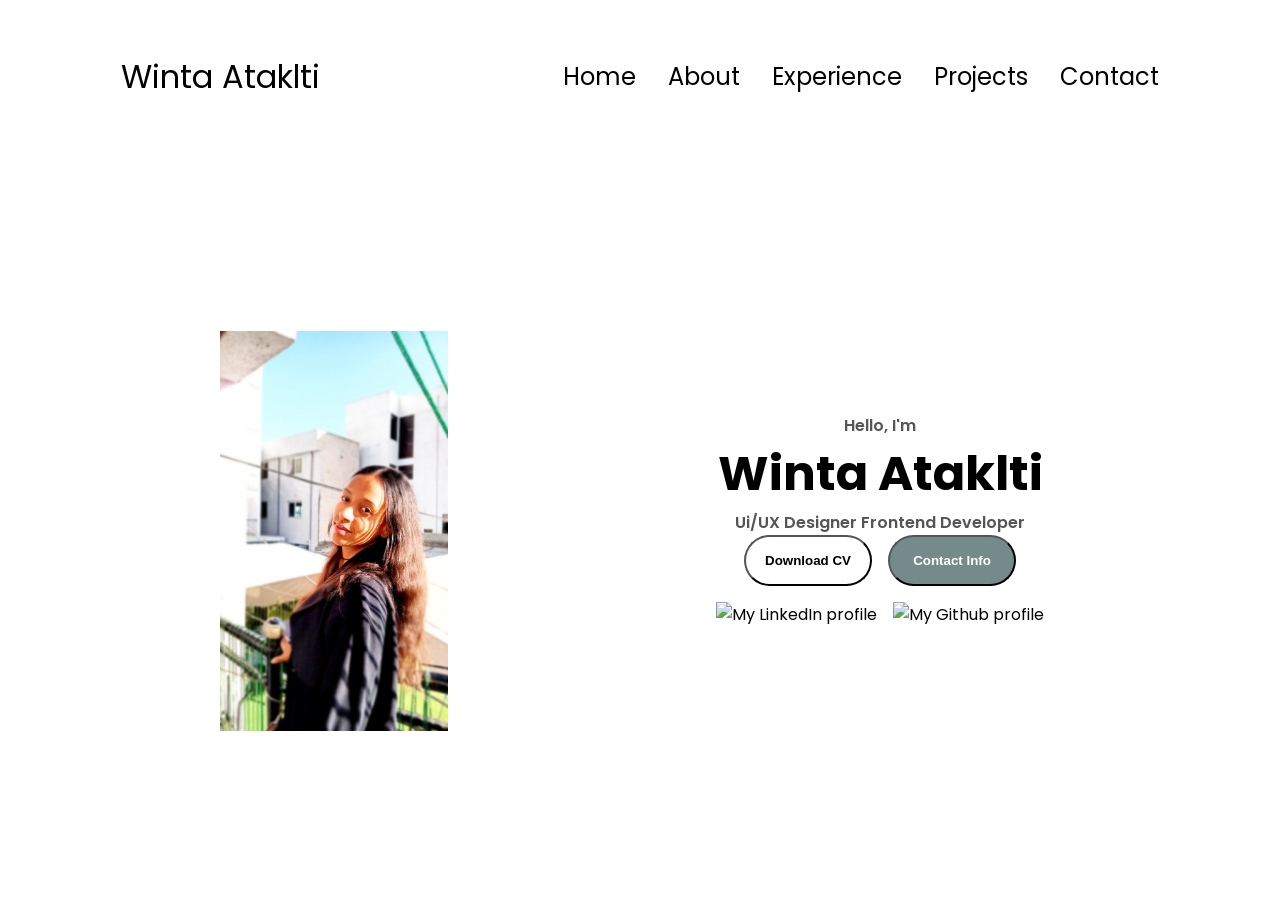
==== index.html @ 91fa2ff4 "Initial commit" ====
<!DOCTYPE html>
<html lang="en">
  <head>
    <meta charset="UTF-8" />
    <meta http-equiv="X-UA-Compatible" content="IE=edge" />
    <meta name="viewport" content="width=device-width, initial-scale=1.0" />
    <title>My Portfolio</title>
    <link rel="stylesheet" href="style.css" />
    <link rel="stylesheet" href="mediaqueries.css" />
  </head>
  <body>
    <nav id="desktop-nav">
      <div class="logo">Winta Ataklti</div>
      <div>
        <ul class="nav-links">
          <li><a href="index.html" class="active">Home</a></li>
          <li><a href="about.html">About</a></li>
          <li><a href="experience.html">Experience</a></li>
          <li><a href="projects.html">Projects</a></li>
          <li><a href="contact.html">Contact</a></li>
        </ul>
      </div>
    </nav>
    <nav id="hamburger-nav">
      <div class="logo">Winta Ataklti</div>
      <div class="hamburger-menu">
        <div class="hamburger-icon" onclick="toggleMenu()">
          <span></span>
          <span></span>
          <span></span>
        </div>
        <div class="menu-links">
          <li><a href="index.html" onclick="toggleMenu()">Home</a></li>
          <li><a href="about.html" onclick="toggleMenu()">About Me</a></li>
          <li><a href="experience.html" onclick="toggleMenu()">Experience</a></li>
          <li><a href="projects.html" onclick="toggleMenu()">Projects</a></li>
          <li><a href="contact.html" onclick="toggleMenu()">Contact</a></li>
        </div>
      </div>
    </nav>
    <section id="profile">
      <div class="section__pic-container">
        <img src="./assets/photo.jpg" alt="Winta profile picture" />
      </div>
      <div class="section__text">
        <p class="section__text__p1">Hello, I'm</p>
        <h1 class="title">Winta Ataklti </h1>
        <p class="section__text__p2">Ui/UX Designer Frontend Developer</p>
        <div class="btn-container">
          <button
            class="btn btn-color-2"
            onclick="window.open('./assets/Winta-Ataklti-.pdf')"
          >
            Download CV
          </button>
          <button class="btn btn-color-1" onclick="location.href='https://atakltiwinta@gmail.com./#contact'">
            Contact Info
          </button>
        </div>
        <div id="socials-container">
          <img
            src="./assets/linkedin.png"
            alt="My LinkedIn profile"
            class="icon"
            onclick="location.href='https://www.linkedin.com/in/winta-ataklti-277938377/'"
          />
          <img
            src="./assets/github.png"
            alt="My Github profile"
            class="icon"
            onclick="location.href='https://github.com/1Winta'"
          />
        </div>
      </div>
    </section>
     <script src="script.js"></script>   
</body>
</html>
---- style.css ----
/* General*/

  @import url('https://fonts.googleapis.com/css2?family=Poppins:wght@300;400;500;600&display=swap');

*{
    margin: 0;
    padding: 0;
}

body {
  font-family: 'Poppins', sans-serif;
}

html {
    scroll-behavior: smooth;    
}
p{
    color: rgb(85, 85, 85);
}
/*Transition*/
a,
.btn {
    transition: all 300ms ease;
}
/* Desktop nav*/
nav,
.nav-links {
    display: flex;
}
nav {
    justify-content: space-around;
    align-items: center;
    height: 17vh;
}
.nav-links {
        gap: 2rem;
        list-style: none;
        font-size: 1.5rem;
}
a {
    color: black;
    text-decoration: none;
    text-decoration-color: white;
}
a:hover {
    color: gray;
    text-decoration: underline;
    text-underline-offset: 1rem;
    text-decoration-color: rgb(181, 185, 185);
}
.logo { 
    font-size: 2rem;
}
.logo:hover {
    cursor: default;   
}
/*Hamburger menu*/
#hamburger-nav {
    display: none;  
}
.hamburger-menu {
    position: relative;
    display: inline-block;
}
.hamburger-icon  {
    display: flex;
    flex-direction: column;
    justify-content: space-between;
    height: 25px;
    width: 30px;
    cursor: pointer; 
}
.hamburger-icon span {
    width: 100%;
    height: 2px;
    background-color: black;
    transition: all 0.3 ease-in-out;
}
.menu-links {
    position: absolute;
    top:100%;
    right: 0;
    background-color: rgb(235, 234, 232);
    width: fit-content;
    max-height: 0;
    overflow: hidden;
    transition: all 0.3 ease-in-out;
}
.menu-links a {
    display: block;
    padding: 10px;
    text-align: center;
    font-size: 1.5rem;
    color: black;
    text-decoration: none;
    transition: all 0.3 ease-in-out;
}
.menu-links li {
    list-style: none;
}
.menu-links.open {
    max-height: 300px;
}
.hamburger-icon.open span:first-child {
    transform: rotate(45deg) translate(10px, 5px);
}
.hamburger-icon.open span:nth-child(2) {
   opacity: 0;
}
.hamburger-icon.open span:first-child {
    transform: rotate(45deg) translate(10px, -5px);
}
.hamburger-icon span:first-child{
    transform: none;
}
.hamburger-icon span:first-child{
    opacity: 1;
}
.hamburger-icon span:first-child{
  transform: none;
}
/*section*/
section {
    padding-top: 4vh;
    height: 96vh;
    margin:0 10rem;
    box-sizing: border-box;
    min-height: fit-content;
}
.section-container {
    display: flex;

}
#profile {
    display:flex;
    justify-content: center;
    gap: 5rem;
    height: 80vh;
}
.section__pic-container {
    display: flex;
    height: 400px;
    width: 400px;
    margin: auto 0;
}
.section__text {
    align-self: center;
    text-align: center;
}
.section__text p {
    font-weight: 600;
}
.section__text p1 {
    text-align: center;
}
.section__text p2 {
    font-style: 1.7rem;
    margin-bottom: 1rem;
}
.title {
     font-size: 3rem;
     text-align: center;
}
#socials-container {
    display: flex;
    justify-content: center;
    margin: 1rem;
    gap:1rem;
}
.icon {
    cursor: pointer;
    height: 2rem;
}
/* buttons */
.btn-container {
    display: flex;
    justify-content: center;
    gap: 1rem;
}
.btn {
    font-weight: 600;
    transition: all 300ms ease;
    padding: 1rem;
    width: 8rem;
    border-radius: 2rem;
}
.btn-color-1,
.btn-color-2{
    border:rgb(53, 55, 55) o.1rem solid;
}
.btn-color-1:hover,
.btn-color-2:hover{
   cursor: pointer;  
}
.btn-color-1,
.btn-color-2:hover{
   background: rgba(117, 138, 138, 1);
   color: white;
}
.btn-color-1:hover{
    background: rgba(119, 81, 81, 1);
}
.btn-color-2 {
    background: none;
}
.btn-color-2:hover {
    border:rgba(226, 205, 205, 1) 0.1rem solid;
}
.btn-container {
    gap: 1rem;
}
/* ABOUT SECTION */

#about {
  position: relative;
}

.about-containers {
  gap: 2rem;
  margin-bottom: 2rem;
  margin-top: 2rem;
}

.about-details-container {
  justify-content: center;
  flex-direction: column;
}

.about-containers,
.about-details-container {
  display: flex;
}

.about-pic {
  border-radius: 5%;
}

.arrow {
  position: absolute;
  right: -5rem;
  bottom: 2.5rem;
}

.details-container {
  padding: 1.5rem;
  flex: 1;
  background: white;
  border-radius: 2rem;
  border: rgb(53, 53, 53) 0.1rem solid;
  border-color: rgb(163, 163, 163);
  text-align: center;
}

.section-container {
  gap: 4rem;
  height: 80%;
}

.section__pic-container {
  height: 400px;
  width: 400px;
  margin: auto 0;
}

/* EXPERIENCE SECTION */

#experience {
  position: relative;
}

.experience-sub-title {
  color: rgb(85, 85, 85);
  font-weight: 600;
  font-size: 1.75rem;
  margin-bottom: 2rem;
}

.experience-details-container {
  display: flex;
  justify-content: center;
  flex-direction: column;
}

.article-container {
  display: flex;
  text-align: initial;
  flex-wrap: wrap;
  flex-direction: row;
  gap: 2.5rem;
  justify-content: space-around;
}

article {
  display: flex;
  width: 10rem;
  justify-content: space-around;
  gap: 0.5rem;
}

article .icon {
  cursor: default;
}

/* PROJECTS SECTION */

#projects {
  position: relative;
}

.color-container {
  border-color: rgb(163, 163, 163);
  background: rgb(250, 250, 250);
}

.project-img {
  border-radius: 2rem;
  width: 90%;
  height: 90%;
}

.project-title {
  margin: 1rem;
  color: black;
}

.project-btn {
  color: black;
  border-color: rgb(163, 163, 163);
}

/* CONTACT */

#contact {
  display: flex;
  justify-content: center;
  flex-direction: column;
  height: 70vh;
}

.contact-info-upper-container {
  display: flex;
  justify-content: center;
  border-radius: 2rem;
  border: rgb(53, 53, 53) 0.1rem solid;
  border-color: rgb(163, 163, 163);
  background: (250, 250, 250);
  margin: 2rem auto;
  padding: 0.5rem;
}

.contact-info-container {
  display: flex;
  align-items: center;
  justify-content: center;
  gap: 0.5rem;
  margin: 1rem;
}

.contact-info-container p {
  font-size: larger;
}

.contact-icon {
  cursor: default;
}

.email-icon {
  height: 2.5rem;
}

/* FOOTER SECTION */

footer {
  height: 26vh;
  margin: 0 1rem;
}

footer p {
  text-align: center;
}
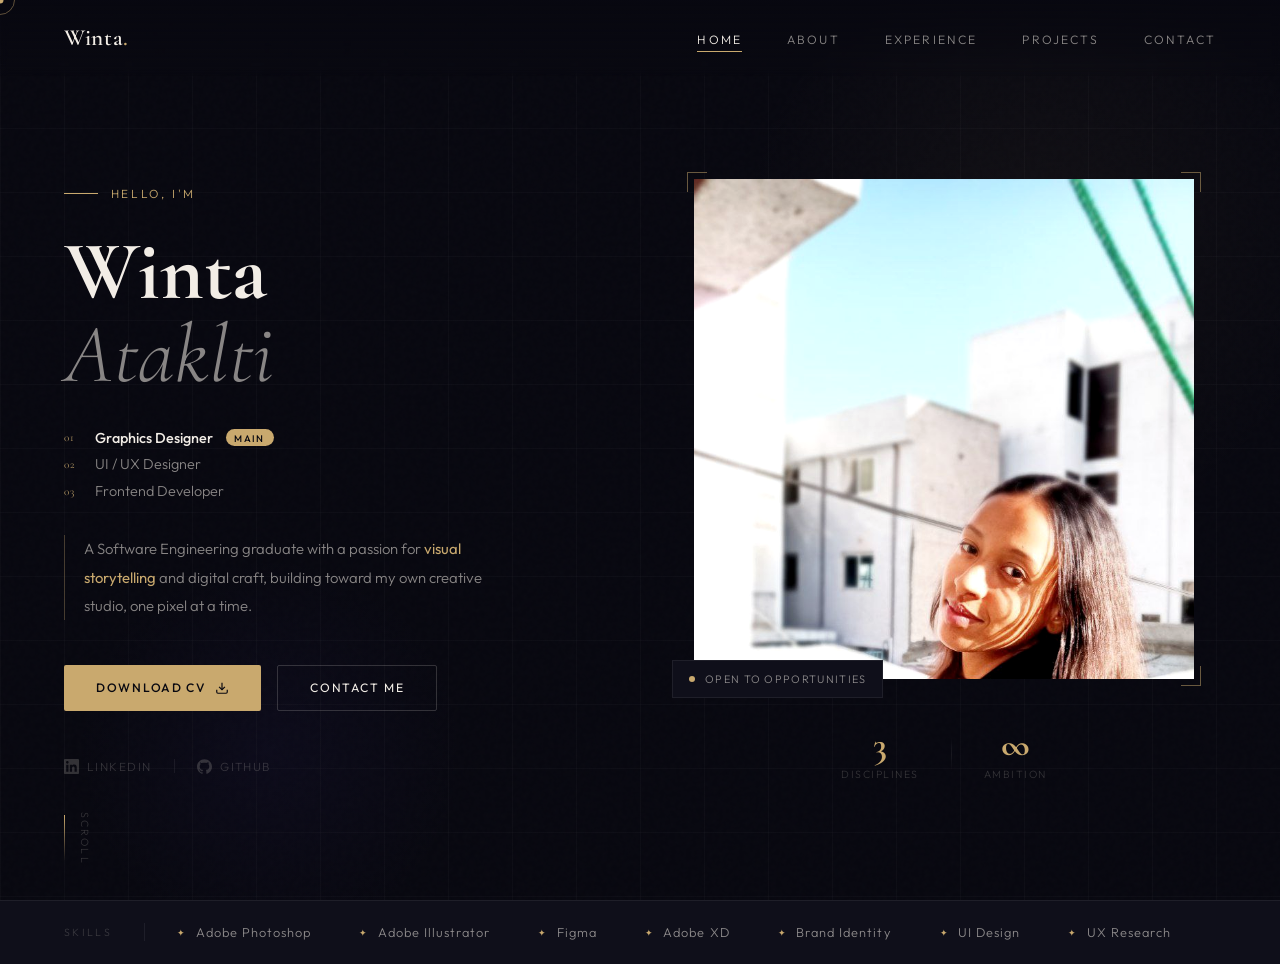
==== commit 5a32c0b2: "Redesign portfolio - all pages updated" ====
--- a/index.html
+++ b/index.html
@@ -1,78 +1,191 @@
 <!DOCTYPE html>
 <html lang="en">
-  <head>
-    <meta charset="UTF-8" />
-    <meta http-equiv="X-UA-Compatible" content="IE=edge" />
-    <meta name="viewport" content="width=device-width, initial-scale=1.0" />
-    <title>My Portfolio</title>
-    <link rel="stylesheet" href="style.css" />
-    <link rel="stylesheet" href="mediaqueries.css" />
-  </head>
-  <body>
-    <nav id="desktop-nav">
-      <div class="logo">Winta Ataklti</div>
-      <div>
-        <ul class="nav-links">
-          <li><a href="index.html" class="active">Home</a></li>
-          <li><a href="about.html">About</a></li>
-          <li><a href="experience.html">Experience</a></li>
-          <li><a href="projects.html">Projects</a></li>
-          <li><a href="contact.html">Contact</a></li>
-        </ul>
+<head>
+  <meta charset="UTF-8" />
+  <meta http-equiv="X-UA-Compatible" content="IE=edge" />
+  <meta name="viewport" content="width=device-width, initial-scale=1.0" />
+  <title>Winta Ataklti — Designer & Developer</title>
+  <link rel="preconnect" href="https://fonts.googleapis.com" />
+  <link rel="preconnect" href="https://fonts.gstatic.com" crossorigin />
+  <link href="https://fonts.googleapis.com/css2?family=Cormorant+Garamond:ital,wght@0,300;0,400;0,600;0,700;1,300&family=Outfit:wght@300;400;500;600&display=swap" rel="stylesheet" />
+  <link rel="stylesheet" href="nav.css" />
+  <link rel="stylesheet" href="style.css" />
+</head>
+<body>
+
+  <!-- ── CURSOR ── -->
+  <div class="cursor" id="cursor"></div>
+  <div class="cursor-ring" id="cursorRing"></div>
+
+  <!-- ── NAV (shared across all pages) ── -->
+  <nav class="site-nav" id="siteNav">
+    <a href="index.html" class="nav-logo">Winta<span class="logo-dot">.</span></a>
+
+    <!-- Desktop links -->
+    <ul class="nav-links" id="navLinks">
+      <li><a href="index.html" class="nav-link active">Home</a></li>
+      <li><a href="about.html" class="nav-link">About</a></li>
+      <li><a href="experience.html" class="nav-link">Experience</a></li>
+      <li><a href="projects.html" class="nav-link">Projects</a></li>
+      <li><a href="contact.html" class="nav-link">Contact</a></li>
+    </ul>
+
+    <!-- Hamburger button -->
+    <button class="hamburger" id="hamburger" aria-label="Toggle menu" aria-expanded="false">
+      <span class="ham-bar"></span>
+      <span class="ham-bar"></span>
+      <span class="ham-bar"></span>
+    </button>
+  </nav>
+
+  <!-- Mobile overlay menu -->
+  <div class="mobile-menu" id="mobileMenu">
+    <ul class="mobile-links">
+      <li><a href="index.html" class="mob-link active">Home</a></li>
+      <li><a href="about.html" class="mob-link">About</a></li>
+      <li><a href="experience.html" class="mob-link">Experience</a></li>
+      <li><a href="projects.html" class="mob-link">Projects</a></li>
+      <li><a href="contact.html" class="mob-link">Contact</a></li>
+    </ul>
+    <div class="mob-footer">
+      <a href="https://www.linkedin.com/in/winta-ataklti-277938377/" target="_blank" class="mob-social">LinkedIn</a>
+      <span class="mob-social-sep">·</span>
+      <a href="https://github.com/1Winta" target="_blank" class="mob-social">GitHub</a>
+    </div>
+  </div>
+  <div class="menu-overlay" id="menuOverlay"></div>
+
+  <!-- ── HERO ── -->
+  <section id="hero">
+    <div class="bg-glow g1"></div>
+    <div class="bg-glow g2"></div>
+    <div class="bg-grid"></div>
+
+    <div class="hero-left">
+      <div class="hero-eyebrow" data-anim="0">
+        <span class="eyebrow-line"></span>
+        <span class="eyebrow-text">Hello, I'm</span>
       </div>
-    </nav>
-    <nav id="hamburger-nav">
-      <div class="logo">Winta Ataklti</div>
-      <div class="hamburger-menu">
-        <div class="hamburger-icon" onclick="toggleMenu()">
-          <span></span>
-          <span></span>
-          <span></span>
+
+      <h1 class="hero-name" data-anim="1">
+        <span class="name-first">Winta</span>
+        <span class="name-last">Ataklti</span>
+      </h1>
+
+      <div class="hero-roles" data-anim="2">
+        <div class="role-item role-primary">
+          <span class="role-num">01</span>
+          <span class="role-label">Graphics Designer</span>
+          <span class="role-badge">Main</span>
         </div>
-        <div class="menu-links">
-          <li><a href="index.html" onclick="toggleMenu()">Home</a></li>
-          <li><a href="about.html" onclick="toggleMenu()">About Me</a></li>
-          <li><a href="experience.html" onclick="toggleMenu()">Experience</a></li>
-          <li><a href="projects.html" onclick="toggleMenu()">Projects</a></li>
-          <li><a href="contact.html" onclick="toggleMenu()">Contact</a></li>
+        <div class="role-item">
+          <span class="role-num">02</span>
+          <span class="role-label">UI / UX Designer</span>
+        </div>
+        <div class="role-item">
+          <span class="role-num">03</span>
+          <span class="role-label">Frontend Developer</span>
         </div>
       </div>
-    </nav>
-    <section id="profile">
-      <div class="section__pic-container">
-        <img src="./assets/photo.jpg" alt="Winta profile picture" />
+
+      <p class="hero-bio" data-anim="3">
+        A Software Engineering graduate with a passion for <em>visual storytelling</em> and digital craft, building toward my own creative studio, one pixel at a time.
+      </p>
+
+      <div class="hero-ctas" data-anim="4">
+        <button class="btn-primary" onclick="window.open('./assets/Winta-Ataklti-.pdf')">
+          <span>Download CV</span>
+          <svg width="14" height="14" viewBox="0 0 24 24" fill="none" stroke="currentColor" stroke-width="2"><path d="M21 15v4a2 2 0 0 1-2 2H5a2 2 0 0 1-2-2v-4"/><polyline points="7 10 12 15 17 10"/><line x1="12" y1="15" x2="12" y2="3"/></svg>
+        </button>
+        <a href="contact.html" class="btn-secondary">Contact Me</a>
       </div>
-      <div class="section__text">
-        <p class="section__text__p1">Hello, I'm</p>
-        <h1 class="title">Winta Ataklti </h1>
-        <p class="section__text__p2">Ui/UX Designer Frontend Developer</p>
-        <div class="btn-container">
-          <button
-            class="btn btn-color-2"
-            onclick="window.open('./assets/Winta-Ataklti-.pdf')"
-          >
-            Download CV
-          </button>
-          <button class="btn btn-color-1" onclick="location.href='https://atakltiwinta@gmail.com./#contact'">
-            Contact Info
-          </button>
+
+      <div class="hero-socials" data-anim="5">
+        <a href="https://www.linkedin.com/in/winta-ataklti-277938377/" target="_blank" class="social-link">
+          <svg width="15" height="15" viewBox="0 0 24 24" fill="currentColor"><path d="M20.447 20.452h-3.554v-5.569c0-1.328-.027-3.037-1.852-3.037-1.853 0-2.136 1.445-2.136 2.939v5.667H9.351V9h3.414v1.561h.046c.477-.9 1.637-1.85 3.37-1.85 3.601 0 4.267 2.37 4.267 5.455v6.286zM5.337 7.433a2.062 2.062 0 0 1-2.063-2.065 2.064 2.064 0 1 1 2.063 2.065zm1.782 13.019H3.555V9h3.564v11.452zM22.225 0H1.771C.792 0 0 .774 0 1.729v20.542C0 23.227.792 24 1.771 24h20.451C23.2 24 24 23.227 24 22.271V1.729C24 .774 23.2 0 22.222 0h.003z"/></svg>
+          LinkedIn
+        </a>
+        <span class="social-sep"></span>
+        <a href="https://github.com/1Winta" target="_blank" class="social-link">
+          <svg width="15" height="15" viewBox="0 0 24 24" fill="currentColor"><path d="M12 .297c-6.63 0-12 5.373-12 12 0 5.303 3.438 9.8 8.205 11.385.6.113.82-.258.82-.577 0-.285-.01-1.04-.015-2.04-3.338.724-4.042-1.61-4.042-1.61C4.422 18.07 3.633 17.7 3.633 17.7c-1.087-.744.084-.729.084-.729 1.205.084 1.838 1.236 1.838 1.236 1.07 1.835 2.809 1.305 3.495.998.108-.776.417-1.305.76-1.605-2.665-.3-5.466-1.332-5.466-5.93 0-1.31.465-2.38 1.235-3.22-.135-.303-.54-1.523.105-3.176 0 0 1.005-.322 3.3 1.23.96-.267 1.98-.399 3-.405 1.02.006 2.04.138 3 .405 2.28-1.552 3.285-1.23 3.285-1.23.645 1.653.24 2.873.12 3.176.765.84 1.23 1.91 1.23 3.22 0 4.61-2.805 5.625-5.475 5.92.42.36.81 1.096.81 2.22 0 1.606-.015 2.896-.015 3.286 0 .315.21.69.825.57C20.565 22.092 24 17.592 24 12.297c0-6.627-5.373-12-12-12"/></svg>
+          GitHub
+        </a>
+      </div>
+    </div>
+
+    <div class="hero-right" data-anim="6">
+      <div class="photo-wrap">
+        <div class="photo-frame">    
+          <img src="./assets/photo.jpg" alt="Winta Ataklti" /> 
+          <div class="photo-placeholder">
+            <span class="ph-letter">W</span>
+            <span class="ph-hint">Your photo coming soon</span>
+          </div>
         </div>
-        <div id="socials-container">
-          <img
-            src="./assets/linkedin.png"
-            alt="My LinkedIn profile"
-            class="icon"
-            onclick="location.href='https://www.linkedin.com/in/winta-ataklti-277938377/'"
-          />
-          <img
-            src="./assets/github.png"
-            alt="My Github profile"
-            class="icon"
-            onclick="location.href='https://github.com/1Winta'"
-          />
+        <span class="fc fc-tl"></span>
+        <span class="fc fc-tr"></span>
+        <span class="fc fc-bl"></span>
+        <span class="fc fc-br"></span>
+        <div class="photo-badge">
+          <span class="badge-dot"></span>
+          <span class="badge-text">Open to opportunities</span>
         </div>
       </div>
-    </section>
-     <script src="script.js"></script>   
+
+      <div class="hero-stats">
+        <div class="stat">
+          <span class="stat-n">3</span>
+          <span class="stat-l">Disciplines</span>
+        </div>
+        <div class="stat-div"></div>
+        <div class="stat">
+          <span class="stat-n">∞</span>
+          <span class="stat-l">Ambition</span>
+        </div>
+      </div>
+    </div>
+
+    <div class="scroll-cue">
+      <div class="scroll-bar"></div>
+      <span class="scroll-txt">Scroll</span>
+    </div>
+  </section>
+
+  <!-- ── SKILLS TICKER ── -->
+  <div class="ticker-wrap">
+    <span class="ticker-label">Skills</span>
+    <div class="ticker-sep"></div>
+    <div class="ticker-track">
+      <div class="ticker-inner" id="tickerInner">
+        <span class="tick-item">Adobe Photoshop</span>
+        <span class="tick-item">Adobe Illustrator</span>
+        <span class="tick-item">Figma</span>
+        <span class="tick-item">Adobe XD</span>
+        <span class="tick-item">Brand Identity</span>
+        <span class="tick-item">UI Design</span>
+        <span class="tick-item">UX Research</span>
+        <span class="tick-item">HTML &amp; CSS</span>
+        <span class="tick-item">JavaScript</span>
+        <span class="tick-item">Wireframing</span>
+        <span class="tick-item">Typography</span>
+        <span class="tick-item">Color Theory</span>
+        <span class="tick-item">Adobe Photoshop</span>
+        <span class="tick-item">Adobe Illustrator</span>
+        <span class="tick-item">Figma</span>
+        <span class="tick-item">Adobe XD</span>
+        <span class="tick-item">Brand Identity</span>
+        <span class="tick-item">UI Design</span>
+        <span class="tick-item">UX Research</span>
+        <span class="tick-item">HTML &amp; CSS</span>
+        <span class="tick-item">JavaScript</span>
+        <span class="tick-item">Wireframing</span>
+        <span class="tick-item">Typography</span>
+        <span class="tick-item">Color Theory</span>
+      </div>
+    </div>
+  </div>
+
+  <script src="nav.js"></script>
+  <script src="script.js"></script>
 </body>
-</html>+</html>
--- a/nav.css
+++ b/nav.css
@@ -0,0 +1,253 @@
+/* ============================================================
+   NAV.CSS — shared across every page
+   ============================================================ */
+:root {
+  --gold:        #c9a96e;
+  --gold-pale:   rgba(201,169,110,0.12);
+  --gold-faint:  rgba(201,169,110,0.06);
+  --dark:        #080810;
+  --dark-2:      #0f0f1a;
+  --dark-3:      #16162a;
+  --cream:       #f2ede6;
+  --cream-dim:   rgba(242,237,230,0.55);
+  --cream-faint: rgba(242,237,230,0.18);
+  --cream-ghost: rgba(242,237,230,0.07);
+  --nav-h:       76px;
+}
+
+/* ── Reset ── */
+*, *::before, *::after { margin: 0; padding: 0; box-sizing: border-box; }
+html { scroll-behavior: smooth; }
+body {
+  background: var(--dark);
+  color: var(--cream);
+  font-family: 'Outfit', sans-serif;
+  font-weight: 300;
+  overflow-x: hidden;
+  cursor: none;
+}
+
+/* ── Custom cursor ── */
+.cursor {
+  width: 7px; height: 7px;
+  background: var(--gold);
+  border-radius: 50%;
+  position: fixed;
+  pointer-events: none;
+  z-index: 9999;
+  transform: translate(-50%, -50%);
+  transition: opacity 0.2s;
+}
+.cursor-ring {
+  width: 30px; height: 30px;
+  border: 1px solid rgba(201,169,110,0.45);
+  border-radius: 50%;
+  position: fixed;
+  pointer-events: none;
+  z-index: 9998;
+  transform: translate(-50%, -50%);
+  transition: transform 0.18s ease, border-color 0.2s;
+}
+.cursor-ring.hover {
+  transform: translate(-50%, -50%) scale(1.7);
+  border-color: rgba(201,169,110,0.8);
+}
+
+/* ── Site nav ── */
+.site-nav {
+  position: fixed;
+  top: 0; left: 0; right: 0;
+  height: var(--nav-h);
+  z-index: 500;
+  display: flex;
+  align-items: center;
+  justify-content: space-between;
+  padding: 0 4rem;
+  background: linear-gradient(to bottom, rgba(8,8,16,0.96) 0%, rgba(8,8,16,0.0) 100%);
+  backdrop-filter: blur(4px);
+  transition: background 0.3s;
+}
+.site-nav.scrolled {
+  background: rgba(8,8,16,0.97);
+  border-bottom: 1px solid var(--cream-ghost);
+}
+
+/* Logo */
+.nav-logo {
+  font-family: 'Cormorant Garamond', serif;
+  font-size: 1.45rem;
+  font-weight: 600;
+  letter-spacing: 0.03em;
+  color: var(--cream);
+  text-decoration: none;
+  z-index: 510;
+}
+.logo-dot { color: var(--gold); }
+
+/* Desktop links */
+.nav-links {
+  display: flex;
+  list-style: none;
+  gap: 2.8rem;
+}
+.nav-link {
+  font-size: 0.76rem;
+  letter-spacing: 0.18em;
+  text-transform: uppercase;
+  color: var(--cream-dim);
+  text-decoration: none;
+  position: relative;
+  transition: color 0.25s;
+}
+.nav-link::after {
+  content: '';
+  position: absolute;
+  bottom: -5px; left: 0;
+  width: 0; height: 1px;
+  background: var(--gold);
+  transition: width 0.3s ease;
+}
+.nav-link:hover  { color: var(--cream); }
+.nav-link:hover::after  { width: 100%; }
+.nav-link.active { color: var(--cream); }
+.nav-link.active::after { width: 100%; }
+
+/* ── Hamburger button ── */
+.hamburger {
+  display: none;
+  flex-direction: column;
+  justify-content: center;
+  align-items: flex-end;
+  gap: 5px;
+  width: 36px; height: 36px;
+  background: none;
+  border: none;
+  cursor: none;
+  z-index: 510;
+  padding: 0;
+}
+.ham-bar {
+  display: block;
+  height: 1.5px;
+  background: var(--cream);
+  border-radius: 2px;
+  transition: transform 0.35s cubic-bezier(.77,0,.175,1),
+              opacity 0.25s ease,
+              width 0.3s ease;
+}
+.ham-bar:nth-child(1) { width: 24px; }
+.ham-bar:nth-child(2) { width: 16px; }
+.ham-bar:nth-child(3) { width: 20px; }
+
+/* Animated X state */
+.hamburger.open .ham-bar:nth-child(1) {
+  width: 22px;
+  transform: translateY(6.5px) rotate(45deg);
+}
+.hamburger.open .ham-bar:nth-child(2) {
+  opacity: 0;
+  transform: scaleX(0);
+}
+.hamburger.open .ham-bar:nth-child(3) {
+  width: 22px;
+  transform: translateY(-6.5px) rotate(-45deg);
+}
+
+/* ── Mobile full-screen menu ── */
+.mobile-menu {
+  position: fixed;
+  inset: 0;
+  background: var(--dark-2);
+  z-index: 490;
+  display: flex;
+  flex-direction: column;
+  align-items: center;
+  justify-content: center;
+  gap: 0;
+  transform: translateX(100%);
+  transition: transform 0.45s cubic-bezier(.77,0,.175,1);
+}
+.mobile-menu.open { transform: translateX(0); }
+
+.mobile-links {
+  list-style: none;
+  text-align: center;
+  display: flex;
+  flex-direction: column;
+  gap: 0;
+}
+
+.mob-link {
+  display: block;
+  font-family: 'Cormorant Garamond', serif;
+  font-size: clamp(2.4rem, 10vw, 3.5rem);
+  font-weight: 600;
+  color: var(--cream-dim);
+  text-decoration: none;
+  letter-spacing: 0.02em;
+  padding: 0.3rem 2rem;
+  position: relative;
+  transition: color 0.2s;
+  overflow: hidden;
+}
+.mob-link::before {
+  content: '';
+  position: absolute;
+  left: 0; top: 50%;
+  transform: translateY(-50%);
+  width: 0; height: 1px;
+  background: var(--gold);
+  transition: width 0.3s ease;
+}
+.mob-link:hover, .mob-link.active {
+  color: var(--cream);
+}
+.mob-link:hover::before, .mob-link.active::before {
+  width: 100%;
+}
+/* stagger animation */
+.mobile-menu.open .mob-link:nth-child(1) { animation: slideIn 0.5s ease 0.1s both; }
+.mobile-menu.open .mob-link:nth-child(2) { animation: slideIn 0.5s ease 0.17s both; }
+.mobile-menu.open .mob-link:nth-child(3) { animation: slideIn 0.5s ease 0.24s both; }
+.mobile-menu.open .mob-link:nth-child(4) { animation: slideIn 0.5s ease 0.31s both; }
+.mobile-menu.open .mob-link:nth-child(5) { animation: slideIn 0.5s ease 0.38s both; }
+
+@keyframes slideIn {
+  from { opacity: 0; transform: translateX(30px); }
+  to   { opacity: 1; transform: translateX(0); }
+}
+
+.mob-footer {
+  position: absolute;
+  bottom: 3rem;
+  display: flex;
+  align-items: center;
+  gap: 1rem;
+}
+.mob-social {
+  font-size: 0.72rem;
+  letter-spacing: 0.16em;
+  text-transform: uppercase;
+  color: var(--cream-faint);
+  text-decoration: none;
+  transition: color 0.2s;
+}
+.mob-social:hover { color: var(--gold); }
+.mob-social-sep { color: var(--cream-ghost); }
+
+/* Overlay behind menu (closes on click) */
+.menu-overlay {
+  position: fixed;
+  inset: 0;
+  background: transparent;
+  z-index: 480;
+  display: none;
+}
+.menu-overlay.active { display: block; }
+
+/* ── Responsive ── */
+@media (max-width: 768px) {
+  .site-nav { padding: 0 1.5rem; }
+  .nav-links { display: none; }
+  .hamburger { display: flex; }
+}
--- a/style.css
+++ b/style.css
@@ -1,380 +1,431 @@
-/* General*/
-
-  @import url('https://fonts.googleapis.com/css2?family=Poppins:wght@300;400;500;600&display=swap');
-
-*{
-    margin: 0;
-    padding: 0;
-}
-
-body {
-  font-family: 'Poppins', sans-serif;
-}
-
-html {
-    scroll-behavior: smooth;    
-}
-p{
-    color: rgb(85, 85, 85);
-}
-/*Transition*/
-a,
-.btn {
-    transition: all 300ms ease;
-}
-/* Desktop nav*/
-nav,
-.nav-links {
-    display: flex;
-}
-nav {
-    justify-content: space-around;
-    align-items: center;
-    height: 17vh;
-}
-.nav-links {
-        gap: 2rem;
-        list-style: none;
-        font-size: 1.5rem;
-}
-a {
-    color: black;
-    text-decoration: none;
-    text-decoration-color: white;
-}
-a:hover {
-    color: gray;
-    text-decoration: underline;
-    text-underline-offset: 1rem;
-    text-decoration-color: rgb(181, 185, 185);
-}
-.logo { 
-    font-size: 2rem;
-}
-.logo:hover {
-    cursor: default;   
-}
-/*Hamburger menu*/
-#hamburger-nav {
-    display: none;  
-}
-.hamburger-menu {
-    position: relative;
-    display: inline-block;
-}
-.hamburger-icon  {
-    display: flex;
-    flex-direction: column;
-    justify-content: space-between;
-    height: 25px;
-    width: 30px;
-    cursor: pointer; 
-}
-.hamburger-icon span {
-    width: 100%;
-    height: 2px;
-    background-color: black;
-    transition: all 0.3 ease-in-out;
-}
-.menu-links {
-    position: absolute;
-    top:100%;
-    right: 0;
-    background-color: rgb(235, 234, 232);
-    width: fit-content;
-    max-height: 0;
-    overflow: hidden;
-    transition: all 0.3 ease-in-out;
-}
-.menu-links a {
-    display: block;
-    padding: 10px;
-    text-align: center;
-    font-size: 1.5rem;
-    color: black;
-    text-decoration: none;
-    transition: all 0.3 ease-in-out;
-}
-.menu-links li {
-    list-style: none;
-}
-.menu-links.open {
-    max-height: 300px;
-}
-.hamburger-icon.open span:first-child {
-    transform: rotate(45deg) translate(10px, 5px);
-}
-.hamburger-icon.open span:nth-child(2) {
-   opacity: 0;
-}
-.hamburger-icon.open span:first-child {
-    transform: rotate(45deg) translate(10px, -5px);
-}
-.hamburger-icon span:first-child{
-    transform: none;
-}
-.hamburger-icon span:first-child{
-    opacity: 1;
-}
-.hamburger-icon span:first-child{
-  transform: none;
-}
-/*section*/
-section {
-    padding-top: 4vh;
-    height: 96vh;
-    margin:0 10rem;
-    box-sizing: border-box;
-    min-height: fit-content;
-}
-.section-container {
-    display: flex;
-
-}
-#profile {
-    display:flex;
-    justify-content: center;
-    gap: 5rem;
-    height: 80vh;
-}
-.section__pic-container {
-    display: flex;
-    height: 400px;
-    width: 400px;
-    margin: auto 0;
-}
-.section__text {
-    align-self: center;
-    text-align: center;
-}
-.section__text p {
-    font-weight: 600;
-}
-.section__text p1 {
-    text-align: center;
-}
-.section__text p2 {
-    font-style: 1.7rem;
-    margin-bottom: 1rem;
-}
-.title {
-     font-size: 3rem;
-     text-align: center;
-}
-#socials-container {
-    display: flex;
-    justify-content: center;
-    margin: 1rem;
-    gap:1rem;
-}
-.icon {
-    cursor: pointer;
-    height: 2rem;
-}
-/* buttons */
-.btn-container {
-    display: flex;
-    justify-content: center;
-    gap: 1rem;
-}
-.btn {
-    font-weight: 600;
-    transition: all 300ms ease;
-    padding: 1rem;
-    width: 8rem;
-    border-radius: 2rem;
-}
-.btn-color-1,
-.btn-color-2{
-    border:rgb(53, 55, 55) o.1rem solid;
-}
-.btn-color-1:hover,
-.btn-color-2:hover{
-   cursor: pointer;  
-}
-.btn-color-1,
-.btn-color-2:hover{
-   background: rgba(117, 138, 138, 1);
-   color: white;
-}
-.btn-color-1:hover{
-    background: rgba(119, 81, 81, 1);
-}
-.btn-color-2 {
-    background: none;
-}
-.btn-color-2:hover {
-    border:rgba(226, 205, 205, 1) 0.1rem solid;
-}
-.btn-container {
-    gap: 1rem;
-}
-/* ABOUT SECTION */
-
-#about {
+/* ============================================================
+   STYLE.CSS — index.html (homepage only)
+   Global tokens live in nav.css
+   ============================================================ */
+
+/* Noise overlay */
+body::before {
+  content: '';
+  position: fixed; inset: 0;
+  background-image: url("data:image/svg+xml,%3Csvg viewBox='0 0 200 200' xmlns='http://www.w3.org/2000/svg'%3E%3Cfilter id='n'%3E%3CfeTurbulence type='fractalNoise' baseFrequency='0.85' numOctaves='4' stitchTiles='stitch'/%3E%3C/filter%3E%3Crect width='100%25' height='100%25' filter='url(%23n)' opacity='0.035'/%3E%3C/svg%3E");
+  pointer-events: none; z-index: 1; opacity: 0.45;
+}
+
+/* ── HERO ── */
+#hero {
+  min-height: 100vh;
+  display: grid;
+  grid-template-columns: 1fr 1fr;
   position: relative;
-}
-
-.about-containers {
+  overflow: hidden;
+  padding-top: var(--nav-h);
+}
+
+/* Background */
+.bg-glow {
+  position: absolute;
+  border-radius: 50%;
+  pointer-events: none;
+}
+.g1 {
+  width: 650px; height: 650px;
+  right: -80px; top: -80px;
+  background: radial-gradient(circle, rgba(201,169,110,0.055) 0%, transparent 65%);
+}
+.g2 {
+  width: 420px; height: 420px;
+  left: 60px; bottom: -60px;
+  background: radial-gradient(circle, rgba(80,60,180,0.065) 0%, transparent 65%);
+}
+.bg-grid {
+  position: absolute; inset: 0;
+  background-image:
+    linear-gradient(rgba(242,237,230,0.022) 1px, transparent 1px),
+    linear-gradient(90deg, rgba(242,237,230,0.022) 1px, transparent 1px);
+  background-size: 64px 64px;
+  pointer-events: none;
+}
+
+/* ── Hero Left ── */
+.hero-left {
+  display: flex;
+  flex-direction: column;
+  justify-content: center;
+  padding: 4rem 3rem 5rem 4rem;
+  position: relative;
+  z-index: 2;
+}
+
+/* Eyebrow */
+.hero-eyebrow {
+  display: flex;
+  align-items: center;
+  gap: 0.8rem;
+  margin-bottom: 1.8rem;
+  opacity: 0;
+  animation: fadeUp 0.7s ease 0.2s forwards;
+}
+.eyebrow-line { width: 34px; height: 1px; background: var(--gold); flex-shrink: 0; }
+.eyebrow-text {
+  font-size: 0.74rem;
+  letter-spacing: 0.22em;
+  text-transform: uppercase;
+  color: var(--gold);
+}
+
+/* Name */
+.hero-name {
+  font-family: 'Cormorant Garamond', serif;
+  font-size: clamp(3.6rem, 6.5vw, 5.8rem);
+  font-weight: 700;
+  line-height: 1.0;
+  margin-bottom: 2rem;
+  opacity: 0;
+  animation: fadeUp 0.7s ease 0.35s forwards;
+}
+.name-first { display: block; color: var(--cream); }
+.name-last  { display: block; color: var(--cream-dim); font-weight: 300; font-style: italic; }
+
+/* Roles */
+.hero-roles {
+  display: flex;
+  flex-direction: column;
+  gap: 0.55rem;
+  margin-bottom: 2.2rem;
+  opacity: 0;
+  animation: fadeUp 0.7s ease 0.5s forwards;
+}
+.role-item {
+  display: flex;
+  align-items: center;
+  gap: 0.8rem;
+  font-size: 0.9rem;
+  color: var(--cream-dim);
+}
+.role-num {
+  font-family: 'Cormorant Garamond', serif;
+  font-size: 0.7rem;
+  color: var(--gold);
+  letter-spacing: 0.08em;
+  min-width: 18px;
+}
+.role-label { font-weight: 300; }
+.role-primary .role-label { color: var(--cream); font-weight: 500; }
+.role-badge {
+  font-size: 0.6rem;
+  letter-spacing: 0.14em;
+  text-transform: uppercase;
+  color: var(--dark);
+  background: var(--gold);
+  padding: 0.15rem 0.55rem;
+  border-radius: 20px;
+  font-weight: 500;
+}
+
+/* Bio */
+.hero-bio {
+  font-size: 0.93rem;
+  line-height: 1.9;
+  color: var(--cream-dim);
+  max-width: 430px;
+  margin-bottom: 2.8rem;
+  padding-left: 1.2rem;
+  border-left: 1px solid rgba(201,169,110,0.3);
+  font-weight: 300;
+  opacity: 0;
+  animation: fadeUp 0.7s ease 0.62s forwards;
+}
+.hero-bio em { color: var(--gold); font-style: normal; font-weight: 400; }
+
+/* CTAs */
+.hero-ctas {
+  display: flex;
+  gap: 1rem;
+  margin-bottom: 3rem;
+  opacity: 0;
+  animation: fadeUp 0.7s ease 0.74s forwards;
+}
+.btn-primary {
+  display: inline-flex;
+  align-items: center;
+  gap: 0.6rem;
+  padding: 0.9rem 2rem;
+  background: var(--gold);
+  color: var(--dark);
+  border: none;
+  font-family: 'Outfit', sans-serif;
+  font-size: 0.76rem;
+  font-weight: 500;
+  letter-spacing: 0.14em;
+  text-transform: uppercase;
+  cursor: none;
+  transition: opacity 0.2s, transform 0.2s;
+  border-radius: 2px;
+}
+.btn-primary:hover { opacity: 0.86; transform: translateY(-2px); }
+
+.btn-secondary {
+  display: inline-flex;
+  align-items: center;
+  padding: 0.9rem 2rem;
+  background: transparent;
+  color: var(--cream);
+  border: 1px solid var(--cream-faint);
+  font-family: 'Outfit', sans-serif;
+  font-size: 0.76rem;
+  font-weight: 400;
+  letter-spacing: 0.14em;
+  text-transform: uppercase;
+  text-decoration: none;
+  cursor: none;
+  transition: border-color 0.2s, transform 0.2s;
+  border-radius: 2px;
+}
+.btn-secondary:hover { border-color: var(--cream-dim); transform: translateY(-2px); }
+
+/* Socials */
+.hero-socials {
+  display: flex;
+  align-items: center;
+  gap: 1.4rem;
+  opacity: 0;
+  animation: fadeUp 0.7s ease 0.86s forwards;
+}
+.social-link {
+  display: flex;
+  align-items: center;
+  gap: 0.5rem;
+  font-size: 0.74rem;
+  letter-spacing: 0.12em;
+  text-transform: uppercase;
+  color: var(--cream-faint);
+  text-decoration: none;
+  cursor: none;
+  transition: color 0.2s;
+}
+.social-link:hover { color: var(--gold); }
+.social-sep { width: 1px; height: 14px; background: var(--cream-ghost); }
+
+/* ── Hero Right ── */
+.hero-right {
+  display: flex;
+  flex-direction: column;
+  align-items: center;
+  justify-content: center;
+  gap: 3rem;
+  padding: 4rem 4rem 5rem 2rem;
+  position: relative;
+  z-index: 2;
+  opacity: 0;
+  animation: fadeIn 1s ease 0.5s forwards;
+}
+
+/* Photo */
+.photo-wrap { position: relative; }
+.photo-frame {
+  width: 500px; height: 500px;
+  overflow: hidden;
+  position: relative;
+}
+.photo-frame img {
+  width: 100%; height: 100%;
+  object-fit: cover;
+  object-position: top;
+  filter: grayscale(15%) contrast(1.05);
+  display: block;
+}
+.photo-placeholder {
+  width: 100%; height: 100%;
+  background: var(--dark-3);
+  display: flex;
+  flex-direction: column;
+  align-items: center;
+  justify-content: center;
+  gap: 0.8rem;
+  border: 1px dashed rgba(201,169,110,0.18);
+}
+.ph-letter {
+  font-family: 'Cormorant Garamond', serif;
+  font-size: 7rem;
+  font-weight: 700;
+  color: rgba(201,169,110,0.12);
+  line-height: 1;
+}
+.ph-hint {
+  font-size: 0.68rem;
+  letter-spacing: 0.14em;
+  text-transform: uppercase;
+  color: var(--cream-faint);
+}
+
+/* Frame corners */
+.fc {
+  position: absolute;
+  width: 20px; height: 20px;
+  border-color: var(--gold);
+  border-style: solid;
+  opacity: 0.5;
+}
+.fc-tl { top: -7px; left: -7px; border-width: 1px 0 0 1px; }
+.fc-tr { top: -7px; right: -7px; border-width: 1px 1px 0 0; }
+.fc-bl { bottom: -7px; left: -7px; border-width: 0 0 1px 1px; }
+.fc-br { bottom: -7px; right: -7px; border-width: 0 1px 1px 0; }
+
+/* Badge */
+.photo-badge {
+  position: absolute;
+  bottom: -1.2rem; left: -1.4rem;
+  background: var(--dark-2);
+  border: 1px solid var(--cream-ghost);
+  padding: 0.7rem 1rem;
+  display: flex;
+  align-items: center;
+  gap: 0.65rem;
+  white-space: nowrap;
+}
+.badge-dot {
+  width: 6px; height: 6px;
+  border-radius: 50%;
+  background: var(--gold);
+  animation: pulse 2.2s ease infinite;
+}
+.badge-text {
+  font-size: 0.68rem;
+  letter-spacing: 0.12em;
+  text-transform: uppercase;
+  color: var(--cream-dim);
+}
+
+/* Stats */
+.hero-stats {
+  display: flex;
+  align-items: center;
   gap: 2rem;
-  margin-bottom: 2rem;
-  margin-top: 2rem;
-}
-
-.about-details-container {
-  justify-content: center;
-  flex-direction: column;
-}
-
-.about-containers,
-.about-details-container {
-  display: flex;
-}
-
-.about-pic {
-  border-radius: 5%;
-}
-
-.arrow {
+}
+.stat { text-align: center; }
+.stat-n {
+  display: block;
+  font-family: 'Cormorant Garamond', serif;
+  font-size: 2.2rem;
+  font-weight: 700;
+  color: var(--gold);
+  line-height: 1;
+}
+.stat-l {
+  display: block;
+  font-size: 0.66rem;
+  letter-spacing: 0.14em;
+  text-transform: uppercase;
+  color: var(--cream-faint);
+  margin-top: 0.3rem;
+}
+.stat-div {
+  width: 1px; height: 36px;
+  background: linear-gradient(to bottom, transparent, var(--cream-ghost), transparent);
+}
+
+/* Scroll cue */
+.scroll-cue {
   position: absolute;
-  right: -5rem;
-  bottom: 2.5rem;
-}
-
-.details-container {
-  padding: 1.5rem;
-  flex: 1;
-  background: white;
-  border-radius: 2rem;
-  border: rgb(53, 53, 53) 0.1rem solid;
-  border-color: rgb(163, 163, 163);
-  text-align: center;
-}
-
-.section-container {
-  gap: 4rem;
-  height: 80%;
-}
-
-.section__pic-container {
-  height: 400px;
-  width: 400px;
-  margin: auto 0;
-}
-
-/* EXPERIENCE SECTION */
-
-#experience {
-  position: relative;
-}
-
-.experience-sub-title {
-  color: rgb(85, 85, 85);
-  font-weight: 600;
-  font-size: 1.75rem;
-  margin-bottom: 2rem;
-}
-
-.experience-details-container {
-  display: flex;
-  justify-content: center;
-  flex-direction: column;
-}
-
-.article-container {
-  display: flex;
-  text-align: initial;
-  flex-wrap: wrap;
-  flex-direction: row;
-  gap: 2.5rem;
-  justify-content: space-around;
-}
-
-article {
-  display: flex;
-  width: 10rem;
-  justify-content: space-around;
-  gap: 0.5rem;
-}
-
-article .icon {
-  cursor: default;
-}
-
-/* PROJECTS SECTION */
-
-#projects {
-  position: relative;
-}
-
-.color-container {
-  border-color: rgb(163, 163, 163);
-  background: rgb(250, 250, 250);
-}
-
-.project-img {
-  border-radius: 2rem;
-  width: 90%;
-  height: 90%;
-}
-
-.project-title {
-  margin: 1rem;
-  color: black;
-}
-
-.project-btn {
-  color: black;
-  border-color: rgb(163, 163, 163);
-}
-
-/* CONTACT */
-
-#contact {
-  display: flex;
-  justify-content: center;
-  flex-direction: column;
-  height: 70vh;
-}
-
-.contact-info-upper-container {
-  display: flex;
-  justify-content: center;
-  border-radius: 2rem;
-  border: rgb(53, 53, 53) 0.1rem solid;
-  border-color: rgb(163, 163, 163);
-  background: (250, 250, 250);
-  margin: 2rem auto;
-  padding: 0.5rem;
-}
-
-.contact-info-container {
-  display: flex;
-  align-items: center;
-  justify-content: center;
-  gap: 0.5rem;
-  margin: 1rem;
-}
-
-.contact-info-container p {
-  font-size: larger;
-}
-
-.contact-icon {
-  cursor: default;
-}
-
-.email-icon {
-  height: 2.5rem;
-}
-
-/* FOOTER SECTION */
-
-footer {
-  height: 26vh;
-  margin: 0 1rem;
-}
-
-footer p {
-  text-align: center;
-}
+  bottom: 2.2rem; left: 4rem;
+  display: flex;
+  align-items: center;
+  gap: 0.8rem;
+  z-index: 5;
+  opacity: 0;
+  animation: fadeIn 0.8s ease 1.3s forwards;
+}
+.scroll-bar {
+  width: 1px; height: 46px;
+  background: linear-gradient(to bottom, var(--gold), transparent);
+  animation: scrollAnim 2s ease infinite;
+}
+.scroll-txt {
+  font-size: 0.66rem;
+  letter-spacing: 0.2em;
+  text-transform: uppercase;
+  color: var(--cream-faint);
+  writing-mode: vertical-rl;
+}
+
+/* ── TICKER ── */
+.ticker-wrap {
+  position: relative; z-index: 2;
+  border-top: 1px solid var(--cream-ghost);
+  background: var(--dark-2);
+  padding: 1.4rem 4rem;
+  display: flex;
+  align-items: center;
+  gap: 2rem;
+  overflow: hidden;
+}
+.ticker-label {
+  font-size: 0.66rem;
+  letter-spacing: 0.22em;
+  text-transform: uppercase;
+  color: var(--cream-faint);
+  white-space: nowrap;
+  flex-shrink: 0;
+}
+.ticker-sep { width: 1px; height: 18px; background: var(--cream-ghost); flex-shrink: 0; }
+.ticker-track { overflow: hidden; flex: 1; }
+.ticker-inner {
+  display: flex;
+  gap: 3rem;
+  animation: ticker 22s linear infinite;
+  white-space: nowrap;
+  width: max-content;
+}
+.tick-item {
+  font-size: 0.8rem;
+  letter-spacing: 0.08em;
+  color: var(--cream-dim);
+  font-weight: 300;
+  display: inline-flex;
+  align-items: center;
+  gap: 0.6rem;
+}
+.tick-item::before {
+  content: '✦';
+  color: var(--gold);
+  font-size: 0.55rem;
+}
+
+/* ── ANIMATIONS ── */
+@keyframes fadeUp {
+  from { opacity: 0; transform: translateY(22px); }
+  to   { opacity: 1; transform: translateY(0); }
+}
+@keyframes fadeIn {
+  from { opacity: 0; }
+  to   { opacity: 1; }
+}
+@keyframes pulse {
+  0%, 100% { opacity: 1; transform: scale(1); }
+  50%       { opacity: 0.4; transform: scale(0.75); }
+}
+@keyframes scrollAnim {
+  0%   { transform: scaleY(1); opacity: 0.8; }
+  50%  { transform: scaleY(0.6); opacity: 0.3; }
+  100% { transform: scaleY(1); opacity: 0.8; }
+}
+@keyframes ticker {
+  from { transform: translateX(0); }
+  to   { transform: translateX(-50%); }
+}
+
+/* ── MOBILE ── */
+@media (max-width: 768px) {
+  #hero {
+    grid-template-columns: 1fr;
+    padding-top: var(--nav-h);
+  }
+  .hero-left  { padding: 3rem 1.5rem 2rem; order: 2; }
+  .hero-right { padding: 3rem 1.5rem 1.5rem; order: 1; }
+
+  .photo-frame { width: 200px; height: 250px; }
+  .hero-name { font-size: 3rem; }
+  .hero-bio { max-width: 100%; }
+  .scroll-cue { display: none; }
+  .ticker-wrap { padding: 1.2rem 1.5rem; }
+}
